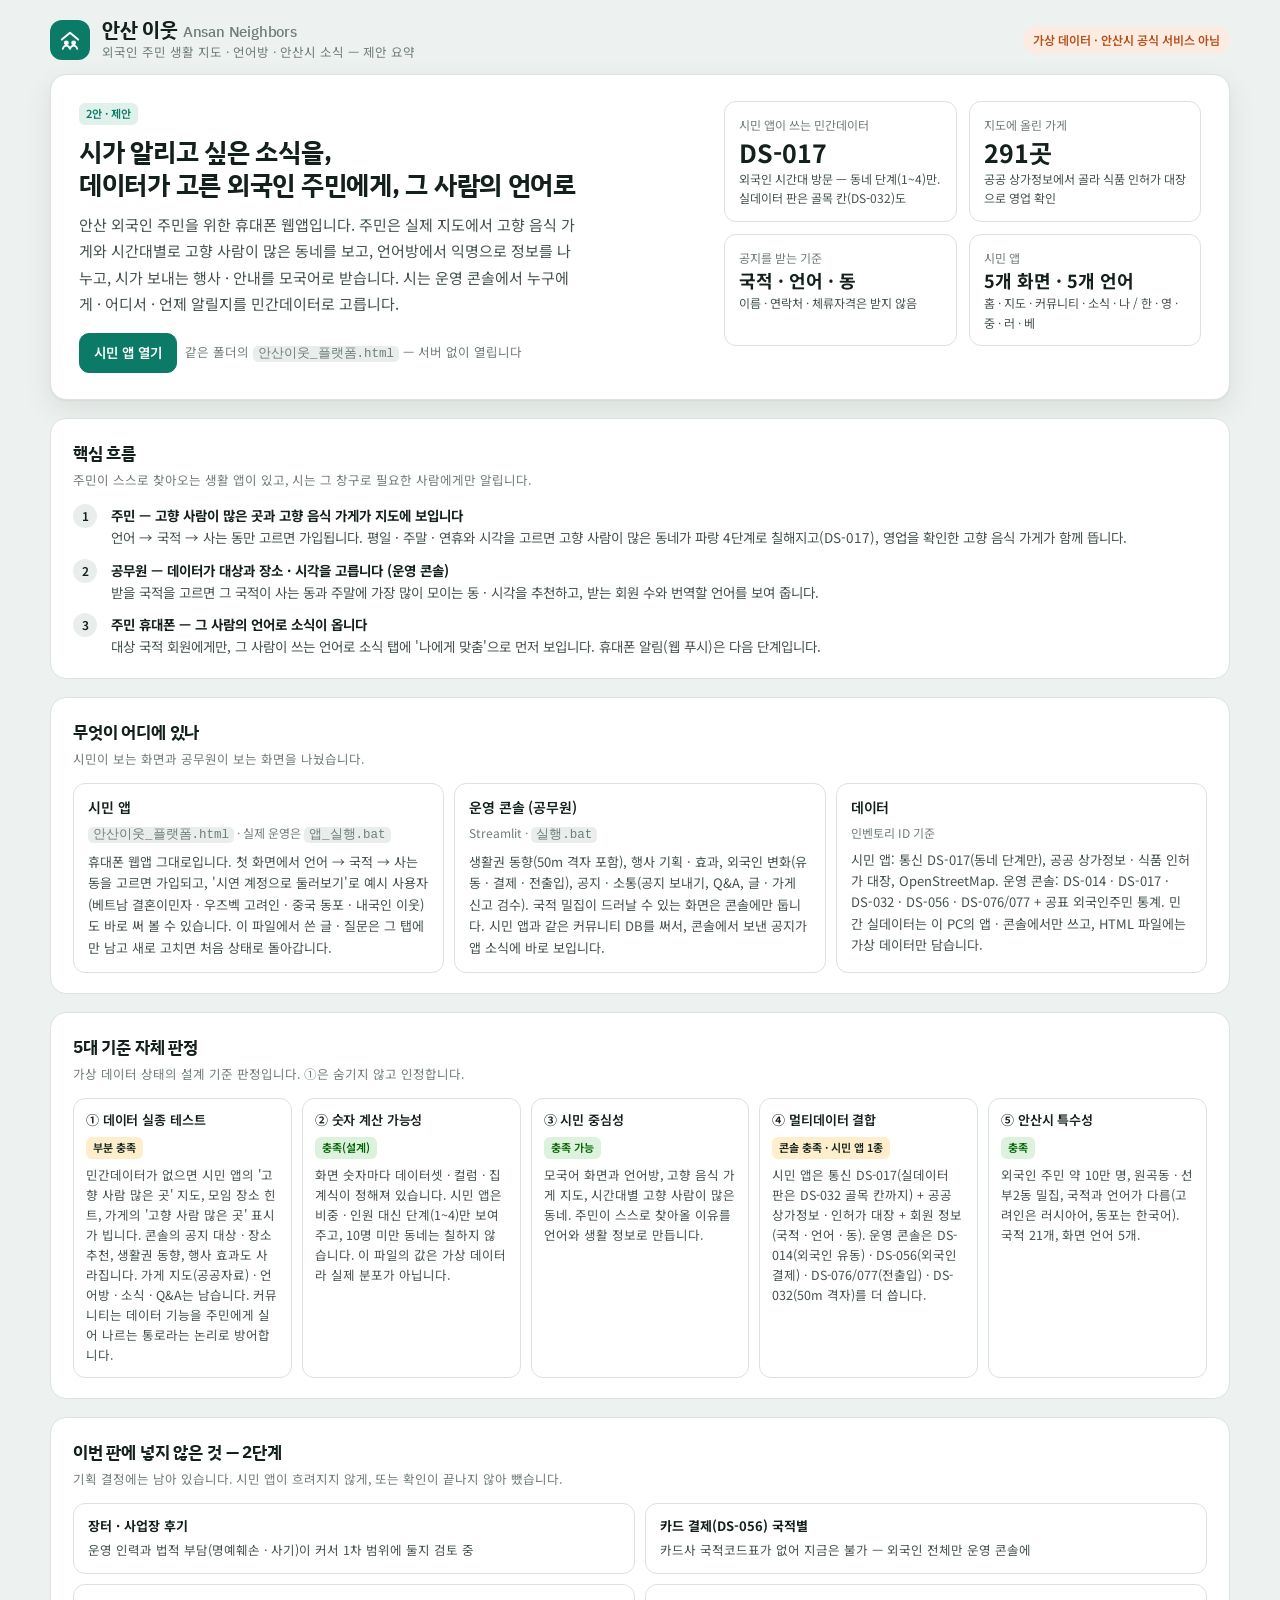
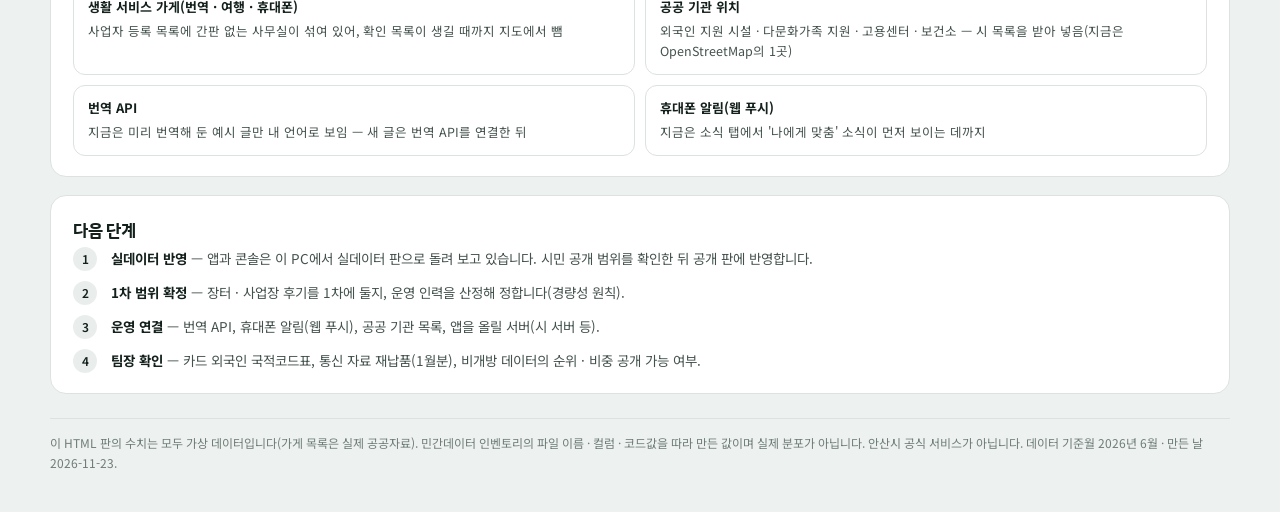
==== html/안산이웃_제안요약.html @ 30781db8 "2안 v0.5 — 시민 휴대폰 웹앱 · 운영 콘솔 · 실데이터 판 연결 · HTML 시민 앱 판 (2026-11-16~23) - v0.2~v0.4 (11-16~18): 공지 작성 " ====
<!doctype html>
<html lang="ko">
<head>
<meta charset="utf-8">
<meta name="viewport" content="width=device-width, initial-scale=1, viewport-fit=cover">
<title>안산 이웃 제안 요약</title>
<meta name="description" content="안산 이웃(2안) 제안 요약 — 심사 · 담당자용. 시민 앱은 같은 폴더의 안산이웃_플랫폼.html">
<link rel="preconnect" href="https://fonts.googleapis.com">
<link rel="preconnect" href="https://fonts.gstatic.com" crossorigin>
<link rel="stylesheet" href="https://fonts.googleapis.com/css2?family=IBM+Plex+Sans+KR:wght@500;600;700&family=Noto+Sans+KR:wght@400;500;600;700&display=swap">
<!-- 2안 제안 요약 — 예전 HTML 시연판의 '제안 요약' 탭을 시민 앱에서 떼어 낸 것(2026-11-23). 틀은 pipeline/html/proposal.html,
     __이름__ 칸은 pipeline/build_html.py 가 자료에서 채운다. -->
<style>
:root {
  --page: #edf1ef; --surface: #ffffff; --surface-2: #f5f8f7; --surface-3: #e9eeec;
  --ink: #13201c; --ink-2: #44524e; --muted: #6f7d78; --line: #dbe2df; --line-2: #c6d0cc;
  --brand: #0b7a66; --brand-2: #08604f; --brand-ink: #ffffff; --brand-soft: #e0f1ec;
  --hot: #b9501c; --hot-soft: #fbebe1; --good: #0ca30c; --good-ink: #006300; --warn: #fab219;
  --shadow: 0 1px 2px rgba(16, 32, 28, .06), 0 10px 30px rgba(16, 32, 28, .08);
  --font-display: "IBM Plex Sans KR", "Noto Sans KR", "Malgun Gothic", "Apple SD Gothic Neo", system-ui, sans-serif;
  --font-body: "Noto Sans KR", "Malgun Gothic", "Apple SD Gothic Neo", "Segoe UI", system-ui, sans-serif;
  color-scheme: light;
}
@media (prefers-color-scheme: dark) {
  :root:not([data-theme="light"]) {
    --page: #0a110f; --surface: #121b18; --surface-2: #17221f; --surface-3: #1d2925;
    --ink: #e3ebe8; --ink-2: #b1bfba; --muted: #84938d; --line: #24312d; --line-2: #33433e;
    --brand: #3dbda3; --brand-2: #63d1ba; --brand-ink: #04211b; --brand-soft: #14312a;
    --hot: #f0905f; --hot-soft: #3a2218; --good-ink: #0ca30c;
    --shadow: 0 1px 2px rgba(0, 0, 0, .4), 0 10px 30px rgba(0, 0, 0, .35);
    color-scheme: dark;
  }
}
:root[data-theme="dark"] {
  --page: #0a110f; --surface: #121b18; --surface-2: #17221f; --surface-3: #1d2925;
  --ink: #e3ebe8; --ink-2: #b1bfba; --muted: #84938d; --line: #24312d; --line-2: #33433e;
  --brand: #3dbda3; --brand-2: #63d1ba; --brand-ink: #04211b; --brand-soft: #14312a;
  --hot: #f0905f; --hot-soft: #3a2218; --good-ink: #0ca30c;
  --shadow: 0 1px 2px rgba(0, 0, 0, .4), 0 10px 30px rgba(0, 0, 0, .35);
  color-scheme: dark;
}
* { box-sizing: border-box; }
html, body { margin: 0; }
body {
  background: var(--page); color: var(--ink); font: 14px/1.6 var(--font-body); -webkit-font-smoothing: antialiased;
  padding: 0 max(16px, env(safe-area-inset-right, 0px)) 40px max(16px, env(safe-area-inset-left, 0px));
}
h1, h2, h3, h4 { font-family: var(--font-display); margin: 0; text-wrap: balance; letter-spacing: -.01em; }
p { margin: 0; }
a { color: var(--brand); }
:focus-visible { outline: 2px solid var(--brand); outline-offset: 2px; }
code { font: 12.5px/1.4 ui-monospace, "Cascadia Mono", Consolas, monospace; background: var(--surface-3); border-radius: 5px; padding: 1px 5px; }
.wrap { max-width: 1180px; margin: 0 auto; }
.top { display: flex; align-items: center; gap: 16px; flex-wrap: wrap; padding-block: 18px 12px; }
.brand { display: flex; align-items: center; gap: 12px; min-width: 0; }
.brand-mark { width: 40px; height: 40px; border-radius: 12px; background: var(--brand); color: var(--brand-ink); display: grid; place-items: center; flex: none; }
.brand-mark svg { width: 26px; height: 26px; }
.brand h1 { font-size: 20px; line-height: 1.2; }
.brand h1 span { color: var(--muted); font-weight: 500; font-size: 15px; }
.brand p { color: var(--muted); font-size: 12.5px; }
.synthetic { margin-left: auto; display: inline-flex; align-items: center; gap: 6px; font-size: 12px; font-weight: 600; color: var(--hot); background: var(--hot-soft); border-radius: 999px; padding: 4px 10px; }
.btn { border: 1px solid var(--line-2); background: var(--surface); border-radius: 10px; padding: 8px 14px; font-size: 13.5px; font-weight: 600; display: inline-flex; align-items: center; gap: 6px; color: var(--ink); text-decoration: none; }
.btn:hover { background: var(--surface-3); }
.btn.primary { background: var(--brand); border-color: var(--brand); color: var(--brand-ink); }
.btn.primary:hover { background: var(--brand-2); }
.badge { display: inline-flex; align-items: center; gap: 4px; font-size: 11px; font-weight: 600; border-radius: 6px; padding: 2px 7px; background: var(--surface-3); color: var(--ink-2); white-space: nowrap; }
.badge.brand { background: var(--brand-soft); color: var(--brand); }
.badge.good { background: color-mix(in srgb, var(--good) 14%, transparent); color: var(--good-ink); }
.badge.warn { background: color-mix(in srgb, var(--warn) 22%, transparent); color: var(--ink); }
.muted { color: var(--muted); }
.small { font-size: 12.5px; }
main { display: flex; flex-direction: column; gap: 18px; }
.p-hero { background: var(--surface); border: 1px solid var(--line); border-radius: 16px; padding: 26px 28px; display: grid; grid-template-columns: minmax(0, 1.3fr) minmax(0, 1fr); gap: 26px; box-shadow: var(--shadow); }
.p-hero h2 { font-size: 26px; line-height: 1.3; margin-top: 10px; }
.p-hero .lead { font-size: 15px; color: var(--ink-2); margin-top: 10px; line-height: 1.75; max-width: 62ch; }
.p-hero .actions { display: flex; gap: 8px; flex-wrap: wrap; margin-top: 16px; align-items: center; }
.p-hero .actions .small { color: var(--muted); }
.stats { display: grid; grid-template-columns: repeat(2, minmax(0, 1fr)); gap: 12px; align-content: start; }
.stat { background: var(--surface); border: 1px solid var(--line); border-radius: 12px; padding: 13px 14px; min-width: 0; }
.stat-label { font-size: 12px; color: var(--muted); }
.stat-value { font: 700 25px/1.2 var(--font-body); margin-top: 3px; }
.stat-value.sm { font-size: 18px; }
.stat-sub { font-size: 12px; color: var(--ink-2); margin-top: 2px; }
.p-sec { background: var(--surface); border: 1px solid var(--line); border-radius: 16px; padding: 20px 22px; }
.p-sec > h3 { font-size: 17px; margin-bottom: 4px; }
.p-sec > p.muted { margin-bottom: 14px; }
.steps { list-style: none; padding: 0; margin: 0; display: flex; flex-direction: column; gap: 10px; counter-reset: st; }
.steps li { counter-increment: st; display: grid; grid-template-columns: 28px minmax(0, 1fr); gap: 10px; font-size: 13.5px; color: var(--ink-2); line-height: 1.65; }
.steps li::before { content: counter(st); width: 24px; height: 24px; border-radius: 50%; background: var(--surface-3); color: var(--ink); display: grid; place-items: center; font: 600 12px/1 var(--font-body); }
.steps li b { color: var(--ink); }
.cards { display: grid; grid-template-columns: repeat(3, minmax(0, 1fr)); gap: 10px; }
.card { border: 1px solid var(--line); border-radius: 12px; padding: 14px; display: flex; flex-direction: column; gap: 6px; min-width: 0; }
.card h4 { font: 600 14px/1.4 var(--font-body); }
.card .where { font-size: 12px; color: var(--muted); }
.card p { font-size: 13px; color: var(--ink-2); line-height: 1.65; }
.crit-grid { display: grid; grid-template-columns: repeat(5, minmax(0, 1fr)); gap: 10px; }
.crit-grid .c { border: 1px solid var(--line); border-radius: 12px; padding: 12px; display: flex; flex-direction: column; gap: 6px; min-width: 0; }
.crit-grid .c h4 { font: 600 13px/1.4 var(--font-body); }
.crit-grid .c p { font-size: 12.5px; color: var(--ink-2); line-height: 1.6; }
.risks { display: grid; grid-template-columns: repeat(2, minmax(0, 1fr)); gap: 10px; }
.risk { border: 1px solid var(--line); border-radius: 12px; padding: 12px 14px; font-size: 13px; }
.risk b { display: block; margin-bottom: 3px; }
.risk span { color: var(--ink-2); font-size: 12.5px; }
footer.foot { margin-top: 24px; font-size: 12px; color: var(--muted); line-height: 1.7; border-top: 1px solid var(--line); padding-top: 14px; }
@media (max-width: 1100px) {
  .p-hero { grid-template-columns: minmax(0, 1fr); }
  .crit-grid { grid-template-columns: repeat(2, minmax(0, 1fr)); }
  .cards { grid-template-columns: minmax(0, 1fr); }
}
@media (max-width: 640px) {
  .synthetic { margin-left: 0; }
  .p-hero, .p-sec { padding: 18px; }
  .p-hero h2 { font-size: 22px; }
  .stats, .crit-grid, .risks { grid-template-columns: minmax(0, 1fr); }
}
</style>
</head>
<body>
<svg width="0" height="0" style="position:absolute" aria-hidden="true">
  <symbol id="i-logo" viewBox="0 0 32 32"><path d="M6 15.5 16 7l10 8.5" fill="none" stroke="currentColor" stroke-width="2.4" stroke-linecap="round" stroke-linejoin="round"/><circle cx="11.5" cy="19.5" r="3" fill="currentColor"/><circle cx="20.5" cy="19.5" r="3" fill="currentColor"/><path d="M7 27c.8-2.6 2.5-4 4.5-4s3.7 1.4 4.5 4m0 0c.8-2.6 2.5-4 4.5-4s3.7 1.4 4.5 4" fill="none" stroke="currentColor" stroke-width="2.2" stroke-linecap="round"/></symbol>
</svg>
<div class="wrap">
  <header class="top">
    <div class="brand"><span class="brand-mark"><svg aria-hidden="true"><use href="#i-logo"/></svg></span>
      <div><h1>안산 이웃 <span>Ansan Neighbors</span></h1><p>외국인 주민 생활 지도 · 언어방 · 안산시 소식 — 제안 요약</p></div></div>
    <span class="synthetic">가상 데이터 · 안산시 공식 서비스 아님</span>
  </header>

  <main>
    <section class="p-hero">
      <div>
        <span class="badge brand">2안 · 제안</span>
        <h2>시가 알리고 싶은 소식을,<br>데이터가 고른 외국인 주민에게, 그 사람의 언어로</h2>
        <p class="lead">안산 외국인 주민을 위한 휴대폰 웹앱입니다. 주민은 실제 지도에서 고향 음식 가게와 시간대별로 고향 사람이 많은 동네를 보고,
          언어방에서 익명으로 정보를 나누고, 시가 보내는 행사 · 안내를 모국어로 받습니다. 시는 운영 콘솔에서 누구에게 · 어디서 · 언제 알릴지를 민간데이터로 고릅니다.</p>
        <div class="actions"><a class="btn primary" href="안산이웃_플랫폼.html">시민 앱 열기</a><span class="small">같은 폴더의 <code>안산이웃_플랫폼.html</code> — 서버 없이 열립니다</span></div>
      </div>
      <div class="stats">
        <div class="stat"><div class="stat-label">시민 앱이 쓰는 민간데이터</div><div class="stat-value">DS-017</div><div class="stat-sub">외국인 시간대 방문 — 동네 단계(1~4)만. 실데이터 판은 골목 칸(DS-032)도</div></div>
        <div class="stat"><div class="stat-label">지도에 올린 가게</div><div class="stat-value">291곳</div><div class="stat-sub">공공 상가정보에서 골라 식품 인허가 대장으로 영업 확인</div></div>
        <div class="stat"><div class="stat-label">공지를 받는 기준</div><div class="stat-value sm">국적 · 언어 · 동</div><div class="stat-sub">이름 · 연락처 · 체류자격은 받지 않음</div></div>
        <div class="stat"><div class="stat-label">시민 앱</div><div class="stat-value sm">5개 화면 · 5개 언어</div><div class="stat-sub">홈 · 지도 · 커뮤니티 · 소식 · 나 / 한 · 영 · 중 · 러 · 베</div></div>
      </div>
    </section>

    <section class="p-sec">
      <h3>핵심 흐름</h3>
      <p class="muted small">주민이 스스로 찾아오는 생활 앱이 있고, 시는 그 창구로 필요한 사람에게만 알립니다.</p>
      <ol class="steps">
        <li><span><b>주민 — 고향 사람이 많은 곳과 고향 음식 가게가 지도에 보입니다</b><br>언어 → 국적 → 사는 동만 고르면 가입됩니다. 평일 · 주말 · 연휴와 시각을 고르면 고향 사람이 많은 동네가 파랑 4단계로 칠해지고(DS-017), 영업을 확인한 고향 음식 가게가 함께 뜹니다.</span></li>
        <li><span><b>공무원 — 데이터가 대상과 장소 · 시각을 고릅니다 (운영 콘솔)</b><br>받을 국적을 고르면 그 국적이 사는 동과 주말에 가장 많이 모이는 동 · 시각을 추천하고, 받는 회원 수와 번역할 언어를 보여 줍니다.</span></li>
        <li><span><b>주민 휴대폰 — 그 사람의 언어로 소식이 옵니다</b><br>대상 국적 회원에게만, 그 사람이 쓰는 언어로 소식 탭에 '나에게 맞춤'으로 먼저 보입니다. 휴대폰 알림(웹 푸시)은 다음 단계입니다.</span></li>
      </ol>
    </section>

    <section class="p-sec">
      <h3>무엇이 어디에 있나</h3>
      <p class="muted small">시민이 보는 화면과 공무원이 보는 화면을 나눴습니다.</p>
      <div class="cards">
        <div class="card"><h4>시민 앱</h4><span class="where"><code>안산이웃_플랫폼.html</code> · 실제 운영은 <code>앱_실행.bat</code></span>
          <p>휴대폰 웹앱 그대로입니다. 첫 화면에서 언어 → 국적 → 사는 동을 고르면 가입되고, '시연 계정으로 둘러보기'로 예시 사용자(베트남 결혼이민자 · 우즈벡 고려인 · 중국 동포 · 내국인 이웃)도 바로 써 볼 수 있습니다. 이 파일에서 쓴 글 · 질문은 그 탭에만 남고 새로 고치면 처음 상태로 돌아갑니다.</p></div>
        <div class="card"><h4>운영 콘솔 (공무원)</h4><span class="where">Streamlit · <code>실행.bat</code></span>
          <p>생활권 동향(50m 격자 포함), 행사 기획 · 효과, 외국인 변화(유동 · 결제 · 전출입), 공지 · 소통(공지 보내기, Q&amp;A, 글 · 가게 신고 검수). 국적 밀집이 드러날 수 있는 화면은 콘솔에만 둡니다. 시민 앱과 같은 커뮤니티 DB를 써서, 콘솔에서 보낸 공지가 앱 소식에 바로 보입니다.</p></div>
        <div class="card"><h4>데이터</h4><span class="where">인벤토리 ID 기준</span>
          <p>시민 앱: 통신 DS-017(동네 단계만), 공공 상가정보 · 식품 인허가 대장, OpenStreetMap. 운영 콘솔: DS-014 · DS-017 · DS-032 · DS-056 · DS-076/077 + 공표 외국인주민 통계. 민간 실데이터는 이 PC의 앱 · 콘솔에서만 쓰고, HTML 파일에는 가상 데이터만 담습니다.</p></div>
      </div>
    </section>

    <section class="p-sec">
      <h3>5대 기준 자체 판정</h3>
      <p class="muted small">가상 데이터 상태의 설계 기준 판정입니다. ①은 숨기지 않고 인정합니다.</p>
      <div class="crit-grid">
        <div class="c"><h4>① 데이터 실종 테스트</h4><span><span class="badge warn">부분 충족</span></span>
          <p>민간데이터가 없으면 시민 앱의 '고향 사람 많은 곳' 지도, 모임 장소 힌트, 가게의 '고향 사람 많은 곳' 표시가 빕니다. 콘솔의 공지 대상 · 장소 추천, 생활권 동향, 행사 효과도 사라집니다. 가게 지도(공공자료) · 언어방 · 소식 · Q&amp;A는 남습니다. 커뮤니티는 데이터 기능을 주민에게 실어 나르는 통로라는 논리로 방어합니다.</p></div>
        <div class="c"><h4>② 숫자 계산 가능성</h4><span><span class="badge good">충족(설계)</span></span>
          <p>화면 숫자마다 데이터셋 · 컬럼 · 집계식이 정해져 있습니다. 시민 앱은 비중 · 인원 대신 단계(1~4)만 보여 주고, 10명 미만 동네는 칠하지 않습니다. 이 파일의 값은 가상 데이터라 실제 분포가 아닙니다.</p></div>
        <div class="c"><h4>③ 시민 중심성</h4><span><span class="badge good">충족 가능</span></span>
          <p>모국어 화면과 언어방, 고향 음식 가게 지도, 시간대별 고향 사람이 많은 동네. 주민이 스스로 찾아올 이유를 언어와 생활 정보로 만듭니다.</p></div>
        <div class="c"><h4>④ 멀티데이터 결합</h4><span><span class="badge warn">콘솔 충족 · 시민 앱 1종</span></span>
          <p>시민 앱은 통신 DS-017(실데이터 판은 DS-032 골목 칸까지) + 공공 상가정보 · 인허가 대장 + 회원 정보(국적 · 언어 · 동). 운영 콘솔은 DS-014(외국인 유동) · DS-056(외국인 결제) · DS-076/077(전출입) · DS-032(50m 격자)를 더 씁니다.</p></div>
        <div class="c"><h4>⑤ 안산시 특수성</h4><span><span class="badge good">충족</span></span>
          <p>외국인 주민 약 10만 명, 원곡동 · 선부2동 밀집, 국적과 언어가 다름(고려인은 러시아어, 동포는 한국어). 국적 21개, 화면 언어 5개.</p></div>
      </div>
    </section>

    <section class="p-sec">
      <h3>이번 판에 넣지 않은 것 — 2단계</h3>
      <p class="muted small">기획 결정에는 남아 있습니다. 시민 앱이 흐려지지 않게, 또는 확인이 끝나지 않아 뺐습니다.</p>
      <div class="risks">
        <div class="risk"><b>장터 · 사업장 후기</b><span>운영 인력과 법적 부담(명예훼손 · 사기)이 커서 1차 범위에 둘지 검토 중</span></div>
        <div class="risk"><b>카드 결제(DS-056) 국적별</b><span>카드사 국적코드표가 없어 지금은 불가 — 외국인 전체만 운영 콘솔에</span></div>
        <div class="risk"><b>생활 서비스 가게(번역 · 여행 · 휴대폰)</b><span>사업자 등록 목록에 간판 없는 사무실이 섞여 있어, 확인 목록이 생길 때까지 지도에서 뺌</span></div>
        <div class="risk"><b>공공 기관 위치</b><span>외국인 지원 시설 · 다문화가족 지원 · 고용센터 · 보건소 — 시 목록을 받아 넣음(지금은 OpenStreetMap의 1곳)</span></div>
        <div class="risk"><b>번역 API</b><span>지금은 미리 번역해 둔 예시 글만 내 언어로 보임 — 새 글은 번역 API를 연결한 뒤</span></div>
        <div class="risk"><b>휴대폰 알림(웹 푸시)</b><span>지금은 소식 탭에서 '나에게 맞춤' 소식이 먼저 보이는 데까지</span></div>
      </div>
    </section>

    <section class="p-sec">
      <h3>다음 단계</h3>
      <ol class="steps">
        <li><span><b>실데이터 반영</b> — 앱과 콘솔은 이 PC에서 실데이터 판으로 돌려 보고 있습니다. 시민 공개 범위를 확인한 뒤 공개 판에 반영합니다.</span></li>
        <li><span><b>1차 범위 확정</b> — 장터 · 사업장 후기를 1차에 둘지, 운영 인력을 산정해 정합니다(경량성 원칙).</span></li>
        <li><span><b>운영 연결</b> — 번역 API, 휴대폰 알림(웹 푸시), 공공 기관 목록, 앱을 올릴 서버(시 서버 등).</span></li>
        <li><span><b>팀장 확인</b> — 카드 외국인 국적코드표, 통신 자료 재납품(1월분), 비개방 데이터의 순위 · 비중 공개 가능 여부.</span></li>
      </ol>
    </section>
  </main>

  <footer class="foot">이 HTML 판의 수치는 모두 가상 데이터입니다(가게 목록은 실제 공공자료). 민간데이터 인벤토리의 파일 이름 · 컬럼 · 코드값을 따라 만든 값이며 실제 분포가 아닙니다.
    안산시 공식 서비스가 아닙니다. 데이터 기준월 2026년 6월 · 만든 날 2026-11-23.</footer>
</div>
</body>
</html>
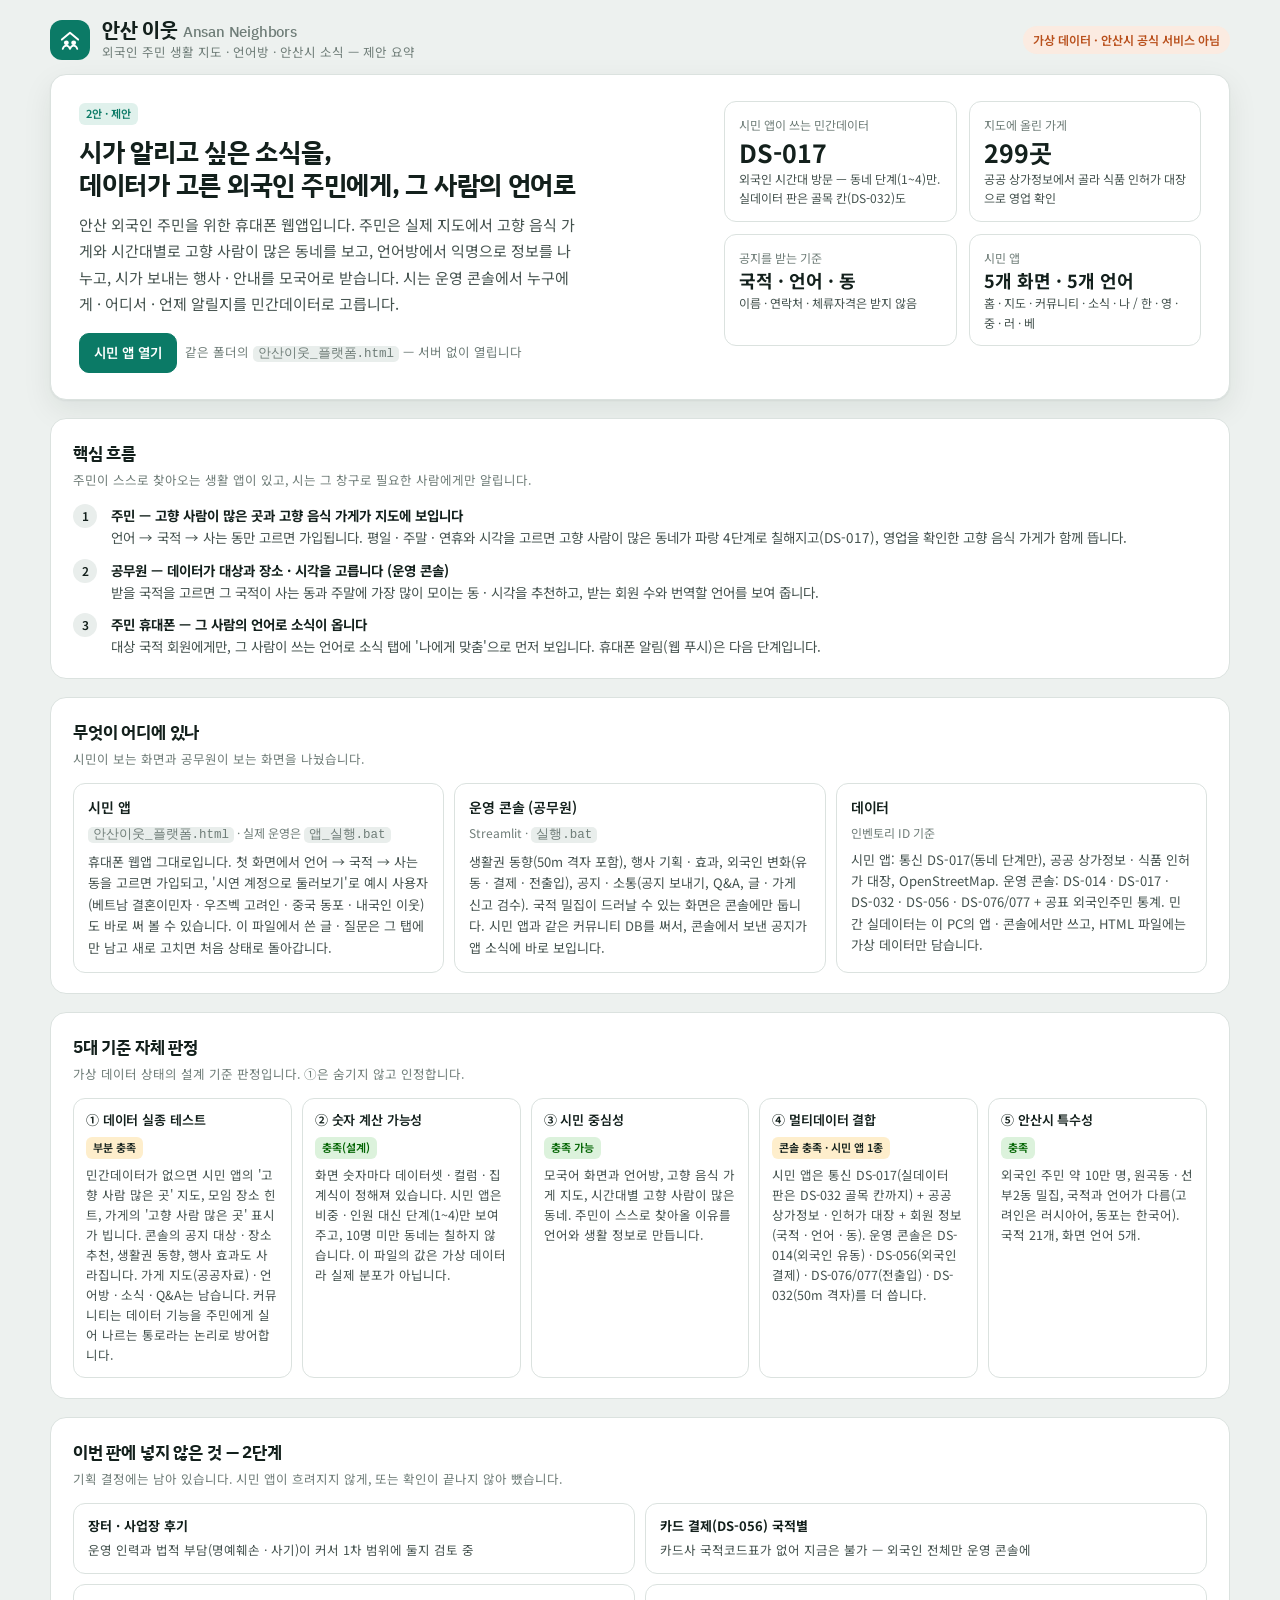
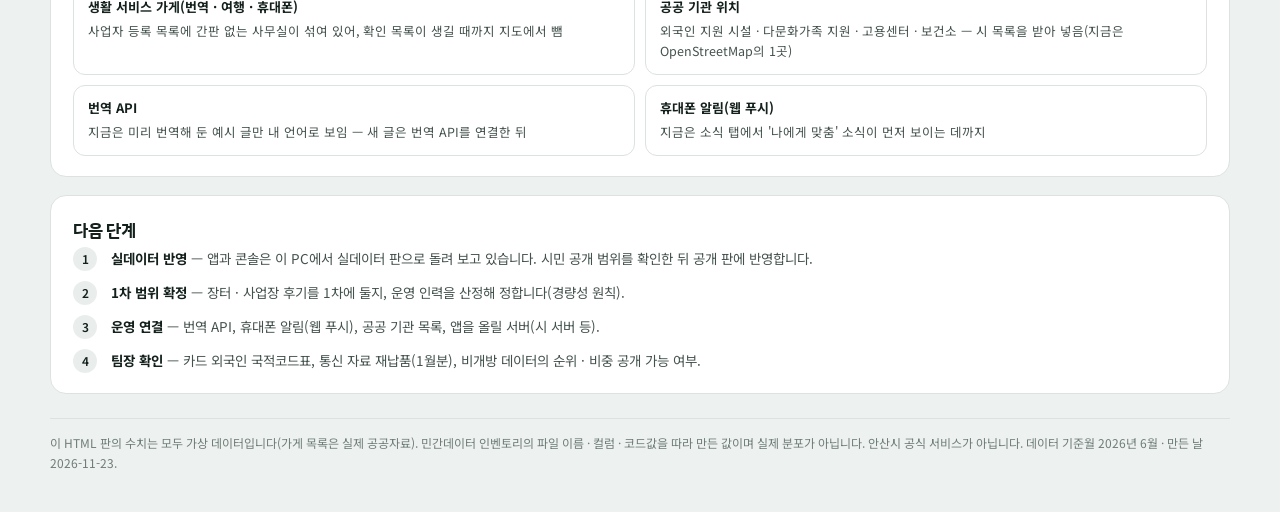
==== commit 012250c9: "시연판 링크(GitHub Pages) · 가게 2026-09 판 · 공공 기관 6곳 · 추가 데이터 정리 - 링크로 보는 시연판: pipeline/html/site.html 첫 화" ====
--- a/html/안산이웃_제안요약.html
+++ b/html/안산이웃_제안요약.html
@@ -4,6 +4,7 @@
 <meta charset="utf-8">
 <meta name="viewport" content="width=device-width, initial-scale=1, viewport-fit=cover">
 <title>안산 이웃 제안 요약</title>
+<link rel="icon" type="image/png" href="[data-uri]">
 <meta name="description" content="안산 이웃(2안) 제안 요약 — 심사 · 담당자용. 시민 앱은 같은 폴더의 안산이웃_플랫폼.html">
 <link rel="preconnect" href="https://fonts.googleapis.com">
 <link rel="preconnect" href="https://fonts.gstatic.com" crossorigin>
@@ -137,7 +138,7 @@
       </div>
       <div class="stats">
         <div class="stat"><div class="stat-label">시민 앱이 쓰는 민간데이터</div><div class="stat-value">DS-017</div><div class="stat-sub">외국인 시간대 방문 — 동네 단계(1~4)만. 실데이터 판은 골목 칸(DS-032)도</div></div>
-        <div class="stat"><div class="stat-label">지도에 올린 가게</div><div class="stat-value">291곳</div><div class="stat-sub">공공 상가정보에서 골라 식품 인허가 대장으로 영업 확인</div></div>
+        <div class="stat"><div class="stat-label">지도에 올린 가게</div><div class="stat-value">299곳</div><div class="stat-sub">공공 상가정보에서 골라 식품 인허가 대장으로 영업 확인</div></div>
         <div class="stat"><div class="stat-label">공지를 받는 기준</div><div class="stat-value sm">국적 · 언어 · 동</div><div class="stat-sub">이름 · 연락처 · 체류자격은 받지 않음</div></div>
         <div class="stat"><div class="stat-label">시민 앱</div><div class="stat-value sm">5개 화면 · 5개 언어</div><div class="stat-sub">홈 · 지도 · 커뮤니티 · 소식 · 나 / 한 · 영 · 중 · 러 · 베</div></div>
       </div>
